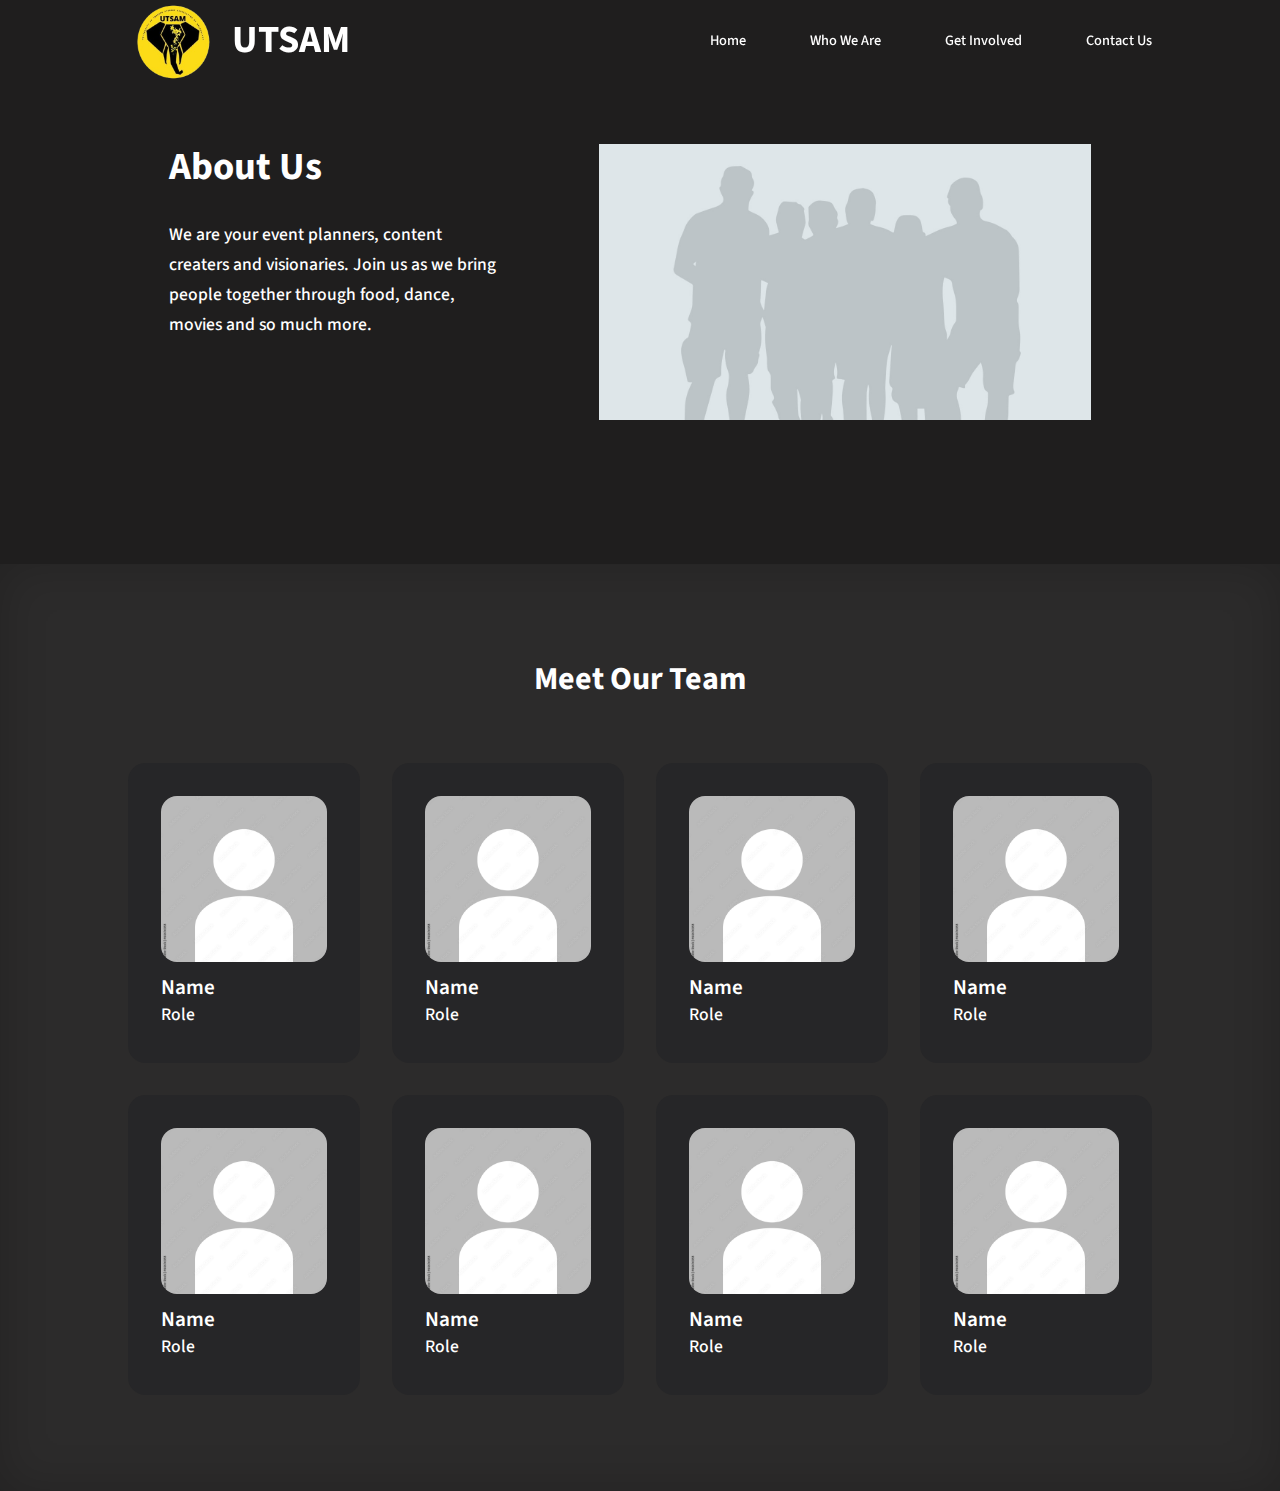
==== about.html @ e1ea931e "Created project" ====
<!DOCTYPE html>
<html lang="en">
<head>
    <meta charset="UTF-8">
    <meta name="viewport" content="width=device-width, initial-scale=1.0">
    <title>UTSAM</title>

    <!-- INCONSCOUT CDN -->
    <link rel="stylesheet" href="https://unicons.iconscout.com/release/v4.0.8/css/line.css">

    <!-- Google fonts -->
    <link rel="preconnect" href="https://fonts.googleapis.com">
    <link rel="preconnect" href="https://fonts.gstatic.com" crossorigin>
    <link href="https://fonts.googleapis.com/css2?family=Source+Sans+3:ital,wght@0,200..900;1,200..900&display=swap" rel="stylesheet">


    <link rel = "stylesheet" href="css/style.css">
    <link rel = "stylesheet" href="css/about.css">
</head>
<body>
    
    <nav>
        <div class="container nav__container">
            <a href="index.html" class="logo-link">
            <img src="images/logo.png" alt="UTSAM Logo" style="width: 5em;">
            <h1>UTSAM</h1></a>
            <ul class="nav__menu">
                <li><a href="index.html">Home</a></li>
                <li><a href="about.html">Who We Are</a></li>
                <li><a href="involve.html">Get Involved</a></li>
                <li><a href="contact.html">Contact Us</a></li>
            </ul>
            <button class ="nav_button" id="open-menu-btn"><i class="uil uil-bars"></i></button>
            <button class ="nav_button" id="close-menu-btn"><i class="uil uil-multiply"></i></button>


        </div>
    </nav>

    <section class = "about">
        <div class="container about__container">


            <div class="container about__left">
                <h1>About Us</h1><br>
                <p>
                    We are your event planners, content creaters and visionaries.
                    Join us as we bring people together through food, dance, movies and so much
                    more.
                </p>
            </div>

            <div class="container about__right">
                <img src="./images/group_photo.jpg" alt="group photo">
            </div>

        </div>
    </section>


    <section class="team">
        <h2>Meet Our Team</h2>
        <div class="container team__container">
            <article class = "team__memeber">
                <div class="team__member-image">
                    <img src="images/profile.jpg" alt="">
                </div>
                <div class="team__member-info">
                    <h4>Name</h4>
                    <p>Role</p>
                </div>
            </article>
            <article class = "team__memeber">
                <div class="team__member-image">
                    <img src="images/profile.jpg" alt="">
                </div>
                <div class="team__member-info">
                    <h4>Name</h4>
                    <p>Role</p>
                </div>
            </article>            <article class = "team__memeber">
                <div class="team__member-image">
                    <img src="images/profile.jpg" alt="">
                </div>
                <div class="team__member-info">
                    <h4>Name</h4>
                    <p>Role</p>
                </div>
            </article>            <article class = "team__memeber">
                <div class="team__member-image">
                    <img src="images/profile.jpg" alt="">
                </div>
                <div class="team__member-info">
                    <h4>Name</h4>
                    <p>Role</p>
                </div>
            </article>            <article class = "team__memeber">
                <div class="team__member-image">
                    <img src="images/profile.jpg" alt="">
                </div>
                <div class="team__member-info">
                    <h4>Name</h4>
                    <p>Role</p>
                </div>
            </article>            <article class = "team__memeber">
                <div class="team__member-image">
                    <img src="images/profile.jpg" alt="">
                </div>
                <div class="team__member-info">
                    <h4>Name</h4>
                    <p>Role</p>
                </div>
            </article>            <article class = "team__memeber">
                <div class="team__member-image">
                    <img src="images/profile.jpg" alt="">
                </div>
                <div class="team__member-info">
                    <h4>Name</h4>
                    <p>Role</p>
                </div>
            </article>            <article class = "team__memeber">
                <div class="team__member-image">
                    <img src="images/profile.jpg" alt="">
                </div>
                <div class="team__member-info">
                    <h4>Name</h4>
                    <p>Role</p>
                </div>
            </article>
        </div>

    </section>
    <footer class = "footer"></footer>


    <script src="./main.js"></script>
</body>
</html>
---- css/style.css ----
/*Remove default browser settings*/
* {
    margin: 0;
    padding: 0;
    border:0;
    outline: 0;
    text-decoration: none;
    list-style-type: none;
    box-sizing: border-box;
}

:root{
    --color-primary: #6c36ff;
    --color-sucess: #00bf8e;
    --color-warning: #f7c94b;
    --color-danger: #f75842;
    --color-danger-variant: rgba(247, 88, 66, 0.4);
    --color-white:#fff;
    --color-black:#000;
    --color-bg:#1f1e1e;
    --color-bg1:#2c2b2b;
    --color-bg2: #262628;
    --color-hover:#212121;
    --color-yellow:#fcdc17;

    --container-width-lg:80%;
    --container-width-md:88%;

    --transition: all 400ms ease;
    --container-width-sm:94%;
}

body {
    font-family: "Source Sans 3", sans-serif;
    font-weight: 500; 
    font-size: 1.1rem;
    font-style: normal;
    line-height: 1.7;
    color:var(--color-white);
    background: var(--color-bg);
}

.container{
    width: var(--container-width-lg);
    margin: 0 auto;

}

/* 1 rem = 16 px, 6*16 = 6 rem*/
section{
    padding: 6rem 0;
}

section h2{
    text-align: center;
    margin-bottom: 4rem;
}

h1, h2, h3, h4, h5{
    line-height: 1.2;
}

h1{
    font-size: 2.4rem;
}

h2{
    font-size: 2rem;
}

h3{
    font-size: 1.6rem;
    font-weight: 400;
}

h4{
    font-size: 1.2rem;
    font-weight: 400;
}

a{
    color:var(--color-white)
}

img {
    width:100%;
    display: block;
    object-fit:cover;
}

.btn{
    display: inline-block;
    background: var(--color-white);
    color:var(--color-black);
    padding: 1rem 2rem;
    border: 1px solid transparent;
    font-weight: 500;
    transition: var(--transition);
}

.btn-greyed{

    background: var(--color-bg2);
    color:var(--color-white);
    padding: 1rem 2rem;
    border: 1px solid var(--color-yellow);
    font-weight: 500;
    pointer-events: none;
    cursor: default;
}
.no_link{
    pointer-events: none;
    cursor: default;
}

.btn:hover{
    background-color: transparent;
    color: var(--color-yellow);
    border-color: var(--color-white);
}

.btn-primary{
    background: var(--color-yellow);
    color:var(--color-bg);
}



.logo-link {
    display: flex;
    align-items: center;
    justify-content: flex-start;
    gap: 1rem;
}
/*----NAV BAR ----*/
nav{
    background-color:transparent;
    width:100vw;
    height:5rem;
    position: fixed;
    top:0;
    z-index: 11;
}

.winodow-scroll{
    background: var(--color-bg2);
    box-shadow: 0 1rem 2rem rgba(0, 0, 0, 0.2);
}

.nav__container{
    height: 100%;
    display: flex;
    justify-content: space-between;
    align-items: center;
}

.nav_button{
    display: none;
}

.nav__menu{
    display: flex;
    align-items: center;
    gap: 4rem;
}

.nav__menu a {
    font-size: 0.9rem;
    transition: var(--transition);
}

.nav__menu a:hover{
    color: var(--color-yellow);
}

/*----HEADER ----*/

header{
    position: relative;
    top:5rem;
    overflow: hidden;
    height: 70vh;
    margin-bottom: 4rem;
}

.header__container{
    display: grid;
    grid-template-columns: 3fr 1.5fr;
    align-items: center;
    gap: 5rem;
    height: 100%;
}

.header__left p{
    margin: 1rem 0 2.4rem;
}

.category__icon{
    background:var(--color-yellow) ;
    padding: 0.7rem;
    border-radius: 0.9rem;
    color: var(--color-bg1);
}


/*----Categories ----*/
.categories{
    background-color:var(--color-bg1) ;
    height: 33rem;

}

.categories h1{
    line-height: 1;
    margin-bottom: 2rem;
}

.categories__container{
    display: grid;
    grid-template-columns:40% 60% ;
    gap:4rem;
}

.categories__left p{
    margin: 1rem 0 3rem;
}

.categories__right{
    display: grid;
    margin-right: 3rem;
    grid-template-columns: repeat(2, 1fr);
    gap: 1.1rem;
}

.category{
    background: var(--color-bg2);
    padding: 2rem;
    border-radius: 2rem;
    transition: var(--transition);
}

.category:hover{
    box-shadow: 0 3rem 3rem rgba(0, 0, 0, .3);
}

.category h5{
    margin: 2rem 0 1rem;
    font-size: 1.2rem;
}

.category p{
    font-size: 1rem;
}



/**Sponsors*/
.sponsor_section{
    position: relative;
    top:1rem;
   align-items: center;
    line-height: 2.22rem;
    overflow: hidden;
    height: auto;
 
}

.sponsor__container{
    margin-top: 1rem;
    margin-bottom: 1rem;
    height: 100%;
    
}


/*Centers this section*/
.sponsor__text {
    text-align: center;
}




.sponsor_section p {
    margin-top: 1rem;

    margin-bottom: 2rem; 
}



/*--Tablets*/
@media screen and (max-width:1024px) {
    .container{
        width:var(--container-width-md)
    }
    h1{
       font-size:2.2rem; 
    }

    h2{
        font-size:1.7rem; 
     }

    h3{
        font-size:1.3rem; 
    }
    h4{
        font-size:1.2rem; 

    }

    .nav_button{
        display:inline-block;
        background: transparent;
        font-size: 1.8rem;
        color:var(--color-white);
        cursor: pointer;
    }
    .nav_button#close-menu-btn{
        display: none;
    }

    .nav__menu{
        position: fixed;
        top: 5rem;
        right:5%;
        flex-direction: column;
        height: fit-content;
        width: 18rem;
        gap: 0;
        display: none;
    }

    .nav__menu li {
        width: 100%;
        height: 5.8rem;
    }
    
    @keyframes animatrNavItems {
        0% {
            transform: rotate(-90deg);
        }
        100% {
            transform: rotate(0);
        }
    }

    .nav__menu li a{
        background: var(--color-bg2);
        box-shadow:-4rem 6rem 10rem rgba(0, 0, 0, 0.2) ;
        width: 100%;
        height: 100%;
        display: grid;
        place-items: center;

    }

    .nav__menu li a:hover{
        color: var(--color-yellow);
    }
 

    .categories__container{
        display: grid;
        grid-template-columns:30% 70% ;
        gap:4rem;
        margin-bottom: 3rem;
    }


    .header__container{
        gap:0.7rem;
        padding-bottom: 3rem;
    }

    .categories{
        height:auto;
    }

    .categories__container{
        grid-template-columns: 1fr;
    }

    .footer{
        height: 2rem;
    }
    .sponsor__container{
        margin-top: -5rem;
        margin-bottom: 1rem;
        height: auto;

    }

    .sponsor_section p {
        margin-top: 1.2rem;
    
        margin-bottom: 2.2rem; 
    }

    
   
}

@media screen and (max-width:600px)   {
    .container{
        width:var(--container-width-sm);
    }

    .nav__menu{
        right:3%;
    }

    header {
        height: 100vh;
    }

    .header__container{
        grid-template-columns: repeat(1, 1fr);
        text-align: center;
        margin-top: 2rem; 
        gap: 1rem;
    }


    .categories{
        height:auto;
        margin-right: 0;
        margin-left: 0;
    }

    .sponsor_section{
        height:auto;
        margin-right: 0;
        margin-left: 0;
        margin-top: 1.2rem;

    }

    .categories__container{
        grid-template-columns: repeat(1, 1fr);
        text-align: center;
       
    }

    .categories__right{
        display: grid;
        grid-template-columns: repeat(1, 1fr);
        margin-right: 0;
        margin-left: 0;
        text-align: center;
    }

    .footer{
        background: var(--color-bg);
        height: 2rem;
    }

    .sponsor__container{
        margin-top: -6rem;
        margin-bottom: 1rem;
        grid-template-columns: repeat(1, 1fr);
        height: auto;
        text-align: center
    }

    .sponsor_section p {
        margin-top: 1.4rem;
    
        margin-bottom: 2.6rem; 
    }




}
---- css/about.css ----
.about{
    margin-top: 3rem;
    margin-bottom: 3rem;
    
}

.about__container{
    display: grid;
    grid-template-columns: 40% 60%;

}


/*Team*/
.team{
    background: var(--color-bg1);
    box-shadow: inset 0 0 3rem rgba(0, 0, 0, .2);
}

.team__container{
    display: grid;
    grid-template-columns: repeat(4, 1fr); /*Might change to 2*/
    gap: 2rem;

}

.team__member-info h4 {
    margin-top: .8rem;
    font-weight: 600;
    font-size: larger;
}

.team__memeber{
    background: var(--color-bg2);
    padding: 2rem;
    border: 1px solid transparent;
    border-radius: 1.1rem;
}

.team__memeber:hover{
    
    border-color: var(--color-yellow);
    transition: var(--transition);
}

.team__member-image img{
    border-radius:1rem;

}

/*Tabelts*/
@media screen and (max-width:1024px) {

    .team__container{
        display: grid;
        grid-template-columns: repeat(2, 1fr); 
        gap: 1rem;
       
    
    }

    .about{
        margin-bottom: -0.1rem;
        
    }


    

    .about__container{
        display: grid;
        grid-template-columns: repeat(1, 1fr); 
        gap: 1.38rem;
        margin-bottom: -2rem;
        text-align: center;
    
    }

    about__left {
        margin:0 auto;
    }

}

/*Phones*/
@media screen and (max-width:600px)   {
    .team__container{
        display: grid;
        grid-template-columns: repeat(1, 1fr); 
        gap: 1rem;
    
    }

    .about__container{
        display: grid;
        grid-template-columns: repeat(1, 1fr); 
        gap: 1.8rem;
        margin-bottom: -2rem;
        text-align: center;
    
    }

}
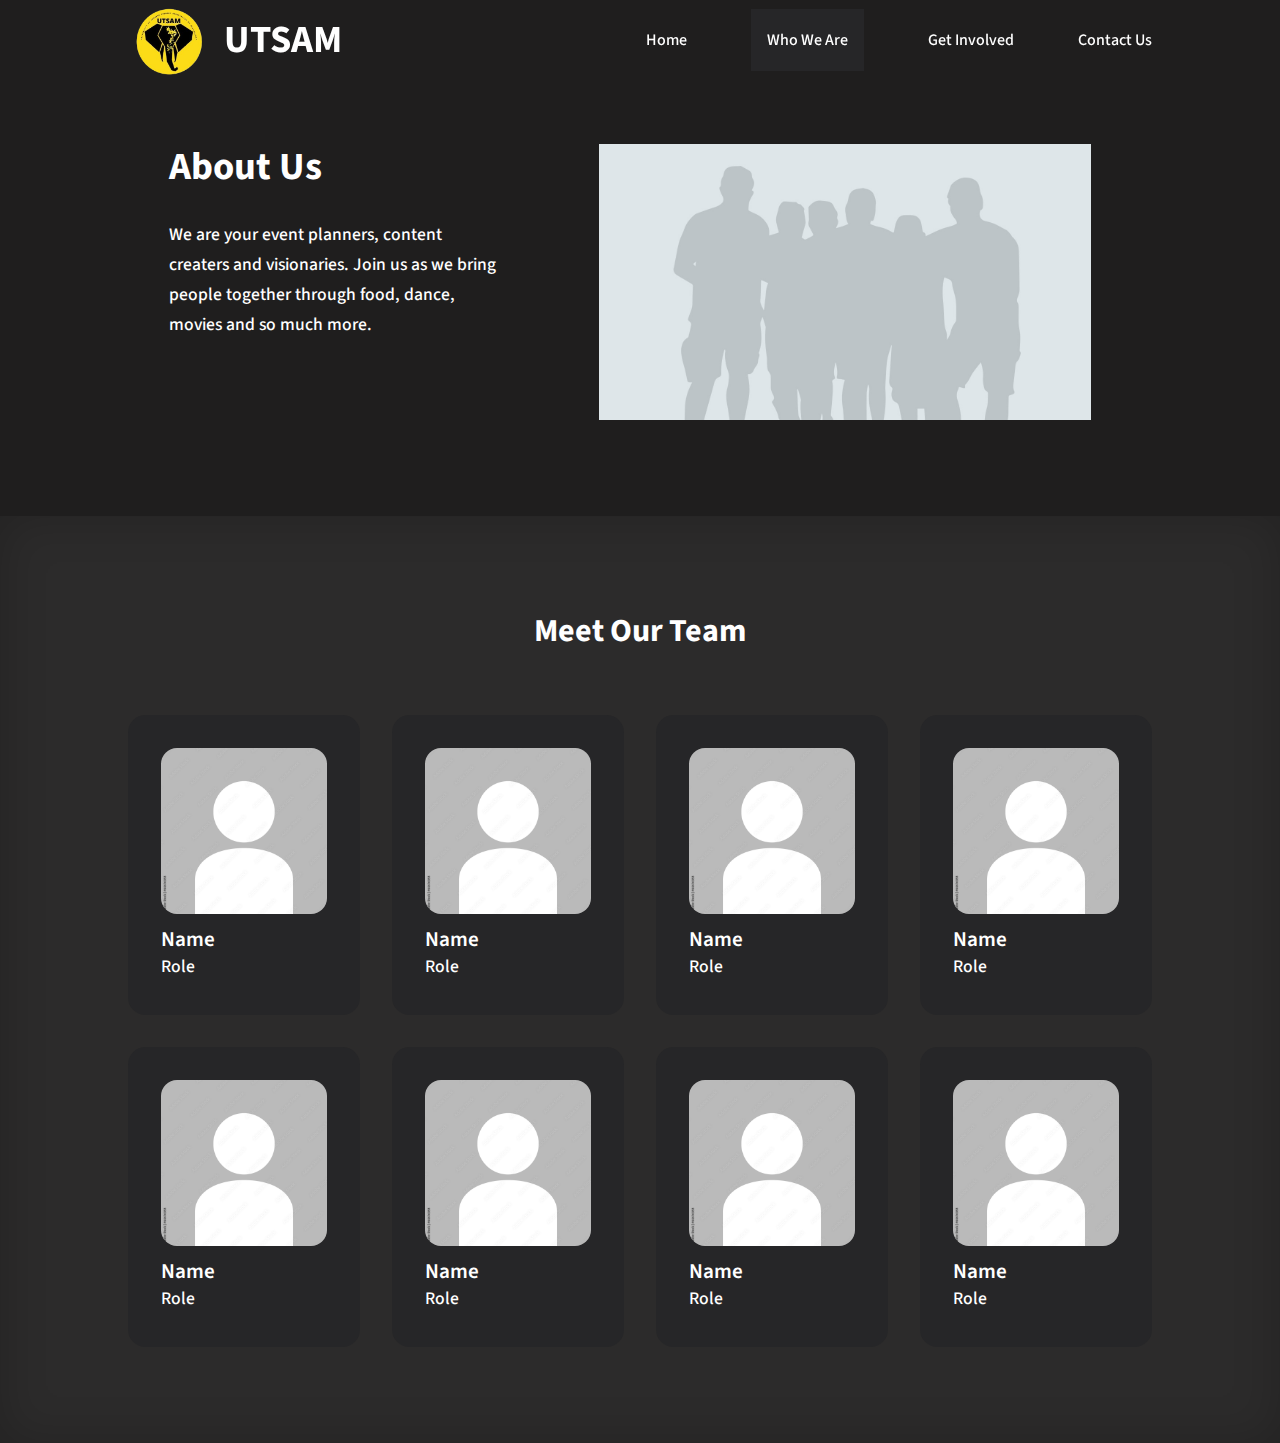
==== commit c852812a: "made nav_menu highlight current page & more dynamic" ====
--- a/about.html
+++ b/about.html
@@ -22,11 +22,11 @@
     <nav>
         <div class="container nav__container">
             <a href="index.html" class="logo-link">
-            <img src="images/logo.png" alt="UTSAM Logo" style="width: 5em;">
+            <img src="images/logo.png" alt="UTSAM Logo" style="width: 5rem;">
             <h1>UTSAM</h1></a>
             <ul class="nav__menu">
                 <li><a href="index.html">Home</a></li>
-                <li><a href="about.html">Who We Are</a></li>
+                <li class=current__nav><a href="about.html">Who We Are</a></li>
                 <li><a href="involve.html">Get Involved</a></li>
                 <li><a href="contact.html">Contact Us</a></li>
             </ul>
--- a/css/style.css
+++ b/css/style.css
@@ -165,12 +165,23 @@
 }
 
 .nav__menu a {
-    font-size: 0.9rem;
+    font-size: 1rem;
     transition: var(--transition);
 }
 
 .nav__menu a:hover{
     color: var(--color-yellow);
+    background: var(--color-bg2);
+    padding: 1rem;
+}
+
+/*Only in desktop mode*/
+@media screen and (min-width: 1024px){
+    .current__nav{
+    color: var(--color-yellow);
+    background: var(--color-bg2);
+    padding: 1rem;
+    }
 }
 
 /*----HEADER ----*/
@@ -178,22 +189,32 @@
 header{
     position: relative;
     top:5rem;
-    overflow: hidden;
+    overflow: auto;
     height: 70vh;
     margin-bottom: 4rem;
 }
 
 .header__container{
     display: grid;
-    grid-template-columns: 3fr 1.5fr;
+    grid-template-columns: 55% 45%;
     align-items: center;
     gap: 5rem;
     height: 100%;
+    width: 80%;
 }
 
 .header__left p{
     margin: 1rem 0 2.4rem;
 }
+
+.header__right-image{
+    max-width: 100%;
+    max-height: 100%;
+}
+
+
+
+/*----Categories ----*/
 
 .category__icon{
     background:var(--color-yellow) ;
@@ -202,8 +223,6 @@
     color: var(--color-bg1);
 }
 
-
-/*----Categories ----*/
 .categories{
     background-color:var(--color-bg1) ;
     height: 33rem;
@@ -367,10 +386,13 @@
         gap:4rem;
         margin-bottom: 3rem;
     }
+    .header{
+        height: auto;
+    }
 
 
     .header__container{
-        gap:0.7rem;
+        gap:2.2rem;
         padding-bottom: 3rem;
     }
 
@@ -380,6 +402,7 @@
 
     .categories__container{
         grid-template-columns: 1fr;
+       
     }
 
     .footer{
@@ -398,6 +421,11 @@
         margin-bottom: 2.2rem; 
     }
 
+    .nav__menu a:hover{
+        background: var(--color-bg);
+
+    }
+
     
    
 }
@@ -408,18 +436,19 @@
     }
 
     .nav__menu{
-        right:3%;
+        width: 100%;
+
     }
 
     header {
-        height: 100vh;
+        height: auto;
     }
 
     .header__container{
         grid-template-columns: repeat(1, 1fr);
         text-align: center;
         margin-top: 2rem; 
-        gap: 1rem;
+        gap: 2.2rem;
     }
 
 
--- a/css/about.css
+++ b/css/about.css
@@ -1,6 +1,6 @@
 .about{
     margin-top: 3rem;
-    margin-bottom: 3rem;
+   
     
 }
 
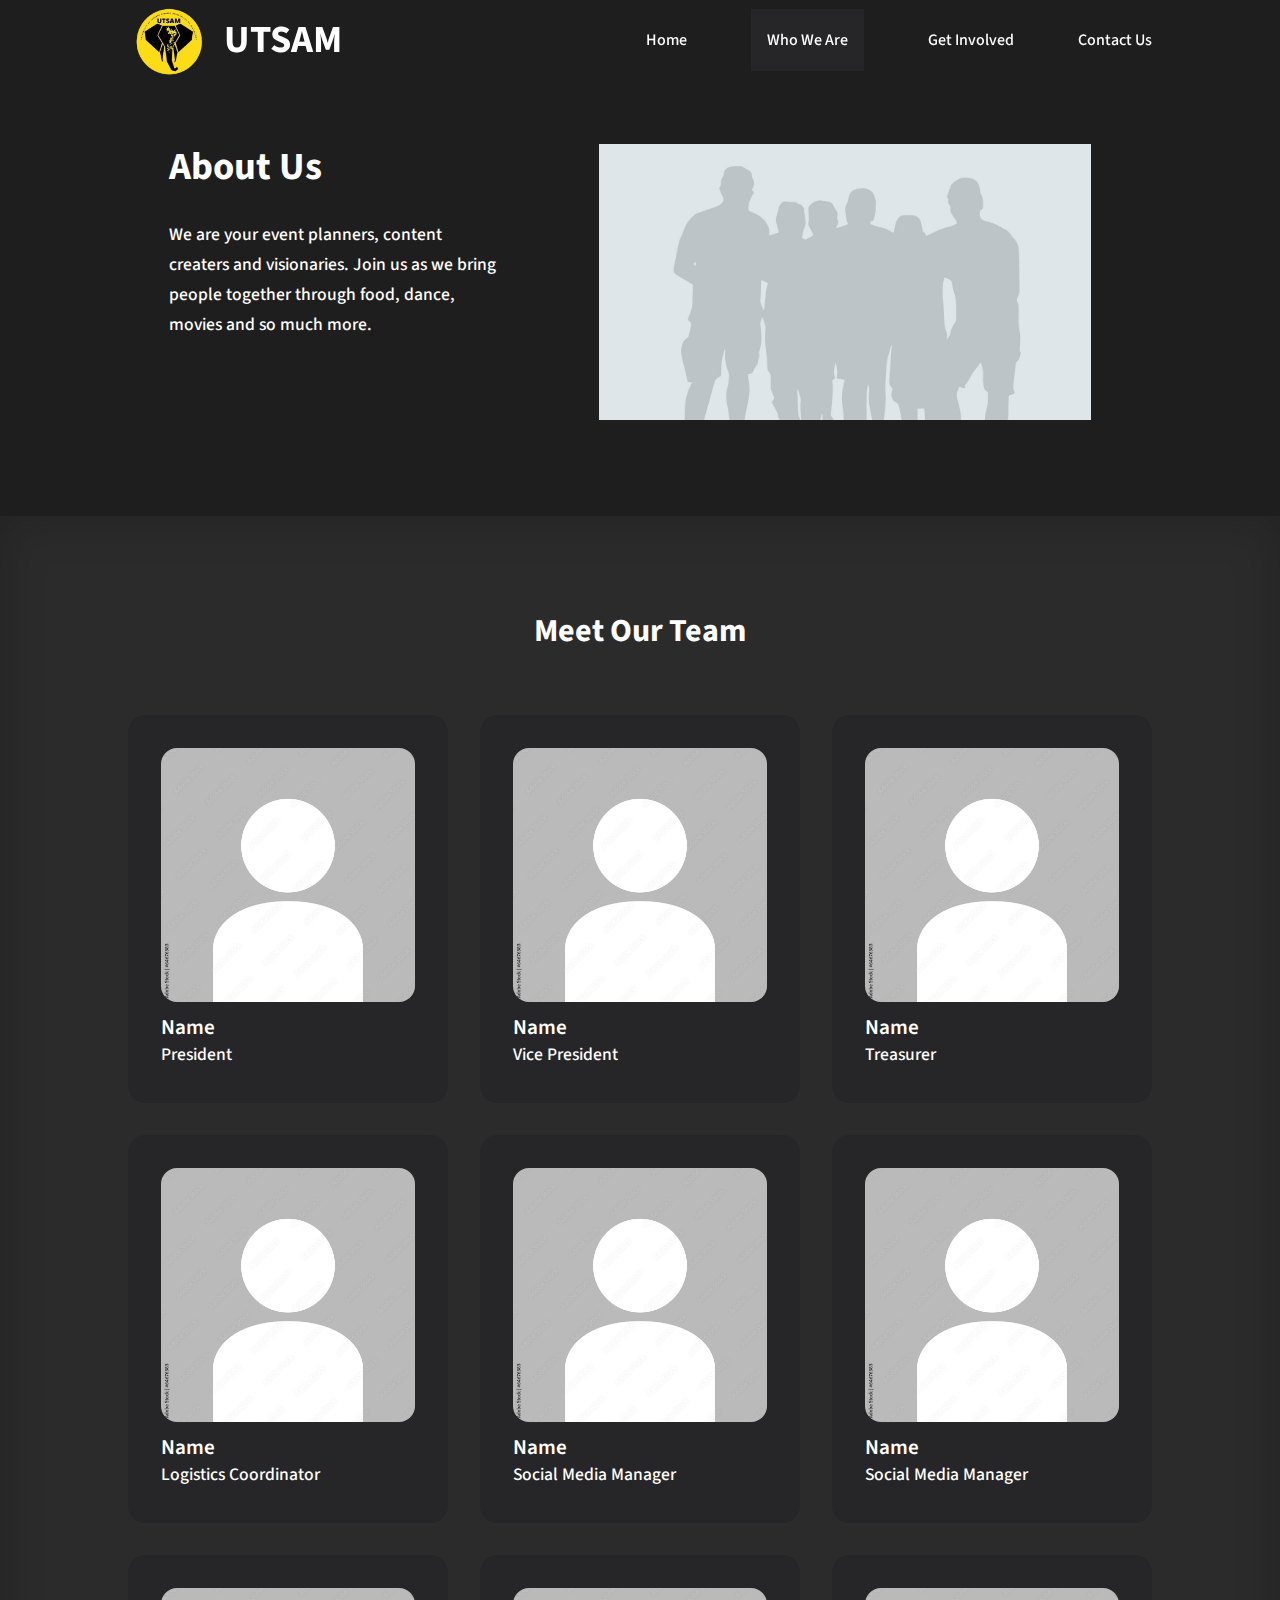
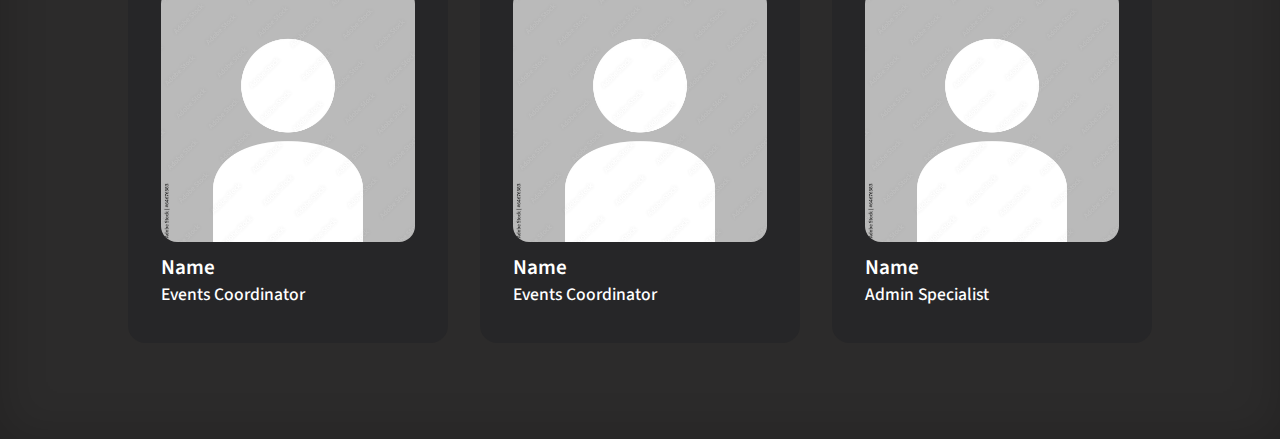
==== commit 1e5e260f: "Updated about pg with roles" ====
--- a/about.html
+++ b/about.html
@@ -67,7 +67,7 @@
                 </div>
                 <div class="team__member-info">
                     <h4>Name</h4>
-                    <p>Role</p>
+                    <p>President</p>
                 </div>
             </article>
             <article class = "team__memeber">
@@ -76,7 +76,7 @@
                 </div>
                 <div class="team__member-info">
                     <h4>Name</h4>
-                    <p>Role</p>
+                    <p>Vice President</p>
                 </div>
             </article>            <article class = "team__memeber">
                 <div class="team__member-image">
@@ -84,7 +84,7 @@
                 </div>
                 <div class="team__member-info">
                     <h4>Name</h4>
-                    <p>Role</p>
+                    <p>Treasurer</p>
                 </div>
             </article>            <article class = "team__memeber">
                 <div class="team__member-image">
@@ -92,7 +92,7 @@
                 </div>
                 <div class="team__member-info">
                     <h4>Name</h4>
-                    <p>Role</p>
+                    <p>Logistics Coordinator</p>
                 </div>
             </article>            <article class = "team__memeber">
                 <div class="team__member-image">
@@ -100,7 +100,7 @@
                 </div>
                 <div class="team__member-info">
                     <h4>Name</h4>
-                    <p>Role</p>
+                    <p>Social Media Manager</p>
                 </div>
             </article>            <article class = "team__memeber">
                 <div class="team__member-image">
@@ -108,7 +108,7 @@
                 </div>
                 <div class="team__member-info">
                     <h4>Name</h4>
-                    <p>Role</p>
+                    <p>Social Media Manager</p>
                 </div>
             </article>            <article class = "team__memeber">
                 <div class="team__member-image">
@@ -116,7 +116,7 @@
                 </div>
                 <div class="team__member-info">
                     <h4>Name</h4>
-                    <p>Role</p>
+                    <p>Events Coordinator</p>
                 </div>
             </article>            <article class = "team__memeber">
                 <div class="team__member-image">
@@ -124,9 +124,18 @@
                 </div>
                 <div class="team__member-info">
                     <h4>Name</h4>
-                    <p>Role</p>
+                    <p>Events Coordinator</p>
                 </div>
             </article>
+        </article>            <article class = "team__memeber">
+            <div class="team__member-image">
+                <img src="images/profile.jpg" alt="">
+            </div>
+            <div class="team__member-info">
+                <h4>Name</h4>
+                <p>Admin Specialist</p>
+            </div>
+        </article>
         </div>
 
     </section>
--- a/css/about.css
+++ b/css/about.css
@@ -19,7 +19,7 @@
 
 .team__container{
     display: grid;
-    grid-template-columns: repeat(4, 1fr); /*Might change to 2*/
+    grid-template-columns: repeat(3, 1fr); /*Might change to 2*/
     gap: 2rem;
 
 }
@@ -53,7 +53,7 @@
 
     .team__container{
         display: grid;
-        grid-template-columns: repeat(2, 1fr); 
+        grid-template-columns: repeat(3, 1fr); 
         gap: 1rem;
        
     
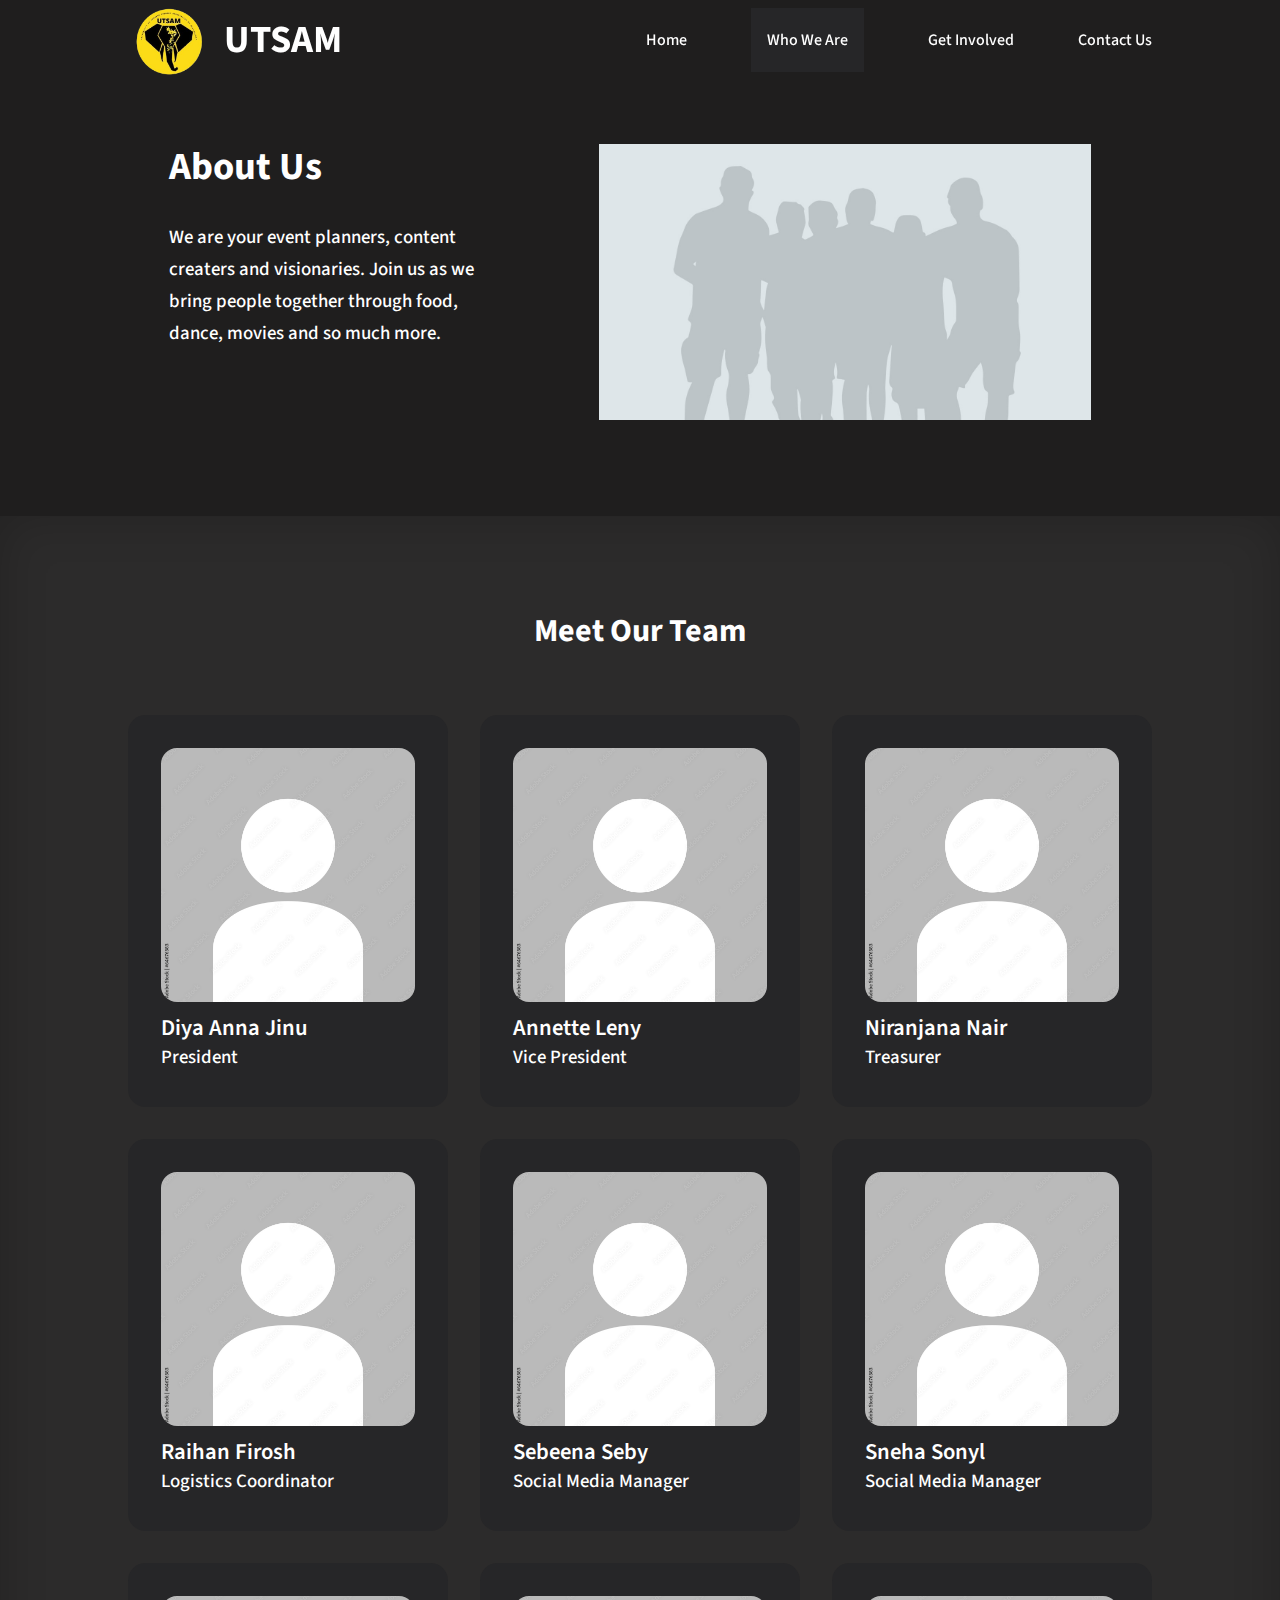
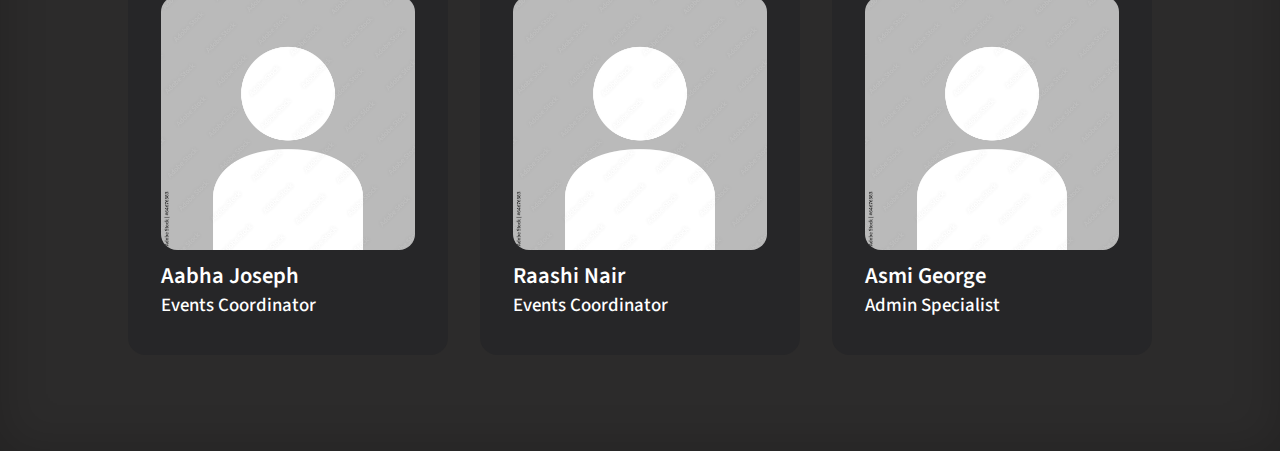
==== commit 36ba504b: "added names" ====
--- a/about.html
+++ b/about.html
@@ -66,7 +66,7 @@
                     <img src="images/profile.jpg" alt="">
                 </div>
                 <div class="team__member-info">
-                    <h4>Name</h4>
+                    <h4>Diya Anna Jinu</h4>
                     <p>President</p>
                 </div>
             </article>
@@ -75,7 +75,7 @@
                     <img src="images/profile.jpg" alt="">
                 </div>
                 <div class="team__member-info">
-                    <h4>Name</h4>
+                    <h4>Annette Leny</h4>
                     <p>Vice President</p>
                 </div>
             </article>            <article class = "team__memeber">
@@ -83,7 +83,7 @@
                     <img src="images/profile.jpg" alt="">
                 </div>
                 <div class="team__member-info">
-                    <h4>Name</h4>
+                    <h4>Niranjana Nair</h4>
                     <p>Treasurer</p>
                 </div>
             </article>            <article class = "team__memeber">
@@ -91,7 +91,7 @@
                     <img src="images/profile.jpg" alt="">
                 </div>
                 <div class="team__member-info">
-                    <h4>Name</h4>
+                    <h4>Raihan Firosh</h4>
                     <p>Logistics Coordinator</p>
                 </div>
             </article>            <article class = "team__memeber">
@@ -99,7 +99,7 @@
                     <img src="images/profile.jpg" alt="">
                 </div>
                 <div class="team__member-info">
-                    <h4>Name</h4>
+                    <h4>Sebeena Seby</h4>
                     <p>Social Media Manager</p>
                 </div>
             </article>            <article class = "team__memeber">
@@ -107,7 +107,7 @@
                     <img src="images/profile.jpg" alt="">
                 </div>
                 <div class="team__member-info">
-                    <h4>Name</h4>
+                    <h4>Sneha Sonyl</h4>
                     <p>Social Media Manager</p>
                 </div>
             </article>            <article class = "team__memeber">
@@ -115,7 +115,7 @@
                     <img src="images/profile.jpg" alt="">
                 </div>
                 <div class="team__member-info">
-                    <h4>Name</h4>
+                    <h4>Aabha Joseph</h4>
                     <p>Events Coordinator</p>
                 </div>
             </article>            <article class = "team__memeber">
@@ -123,7 +123,7 @@
                     <img src="images/profile.jpg" alt="">
                 </div>
                 <div class="team__member-info">
-                    <h4>Name</h4>
+                    <h4>Raashi Nair</h4>
                     <p>Events Coordinator</p>
                 </div>
             </article>
@@ -132,7 +132,7 @@
                 <img src="images/profile.jpg" alt="">
             </div>
             <div class="team__member-info">
-                <h4>Name</h4>
+                <h4>Asmi George</h4>
                 <p>Admin Specialist</p>
             </div>
         </article>
--- a/css/style.css
+++ b/css/style.css
@@ -33,7 +33,7 @@
 body {
     font-family: "Source Sans 3", sans-serif;
     font-weight: 500; 
-    font-size: 1.1rem;
+    font-size: 1.18rem;
     font-style: normal;
     line-height: 1.7;
     color:var(--color-white);
@@ -188,17 +188,17 @@
 
 header{
     position: relative;
-    top:5rem;
-    overflow: auto;
-    height: 70vh;
+    top:6rem;
+    height: auto;
     margin-bottom: 4rem;
+    overflow: hidden;
 }
 
 .header__container{
     display: grid;
     grid-template-columns: 55% 45%;
     align-items: center;
-    gap: 5rem;
+    gap: 1rem;
     height: 100%;
     width: 80%;
 }
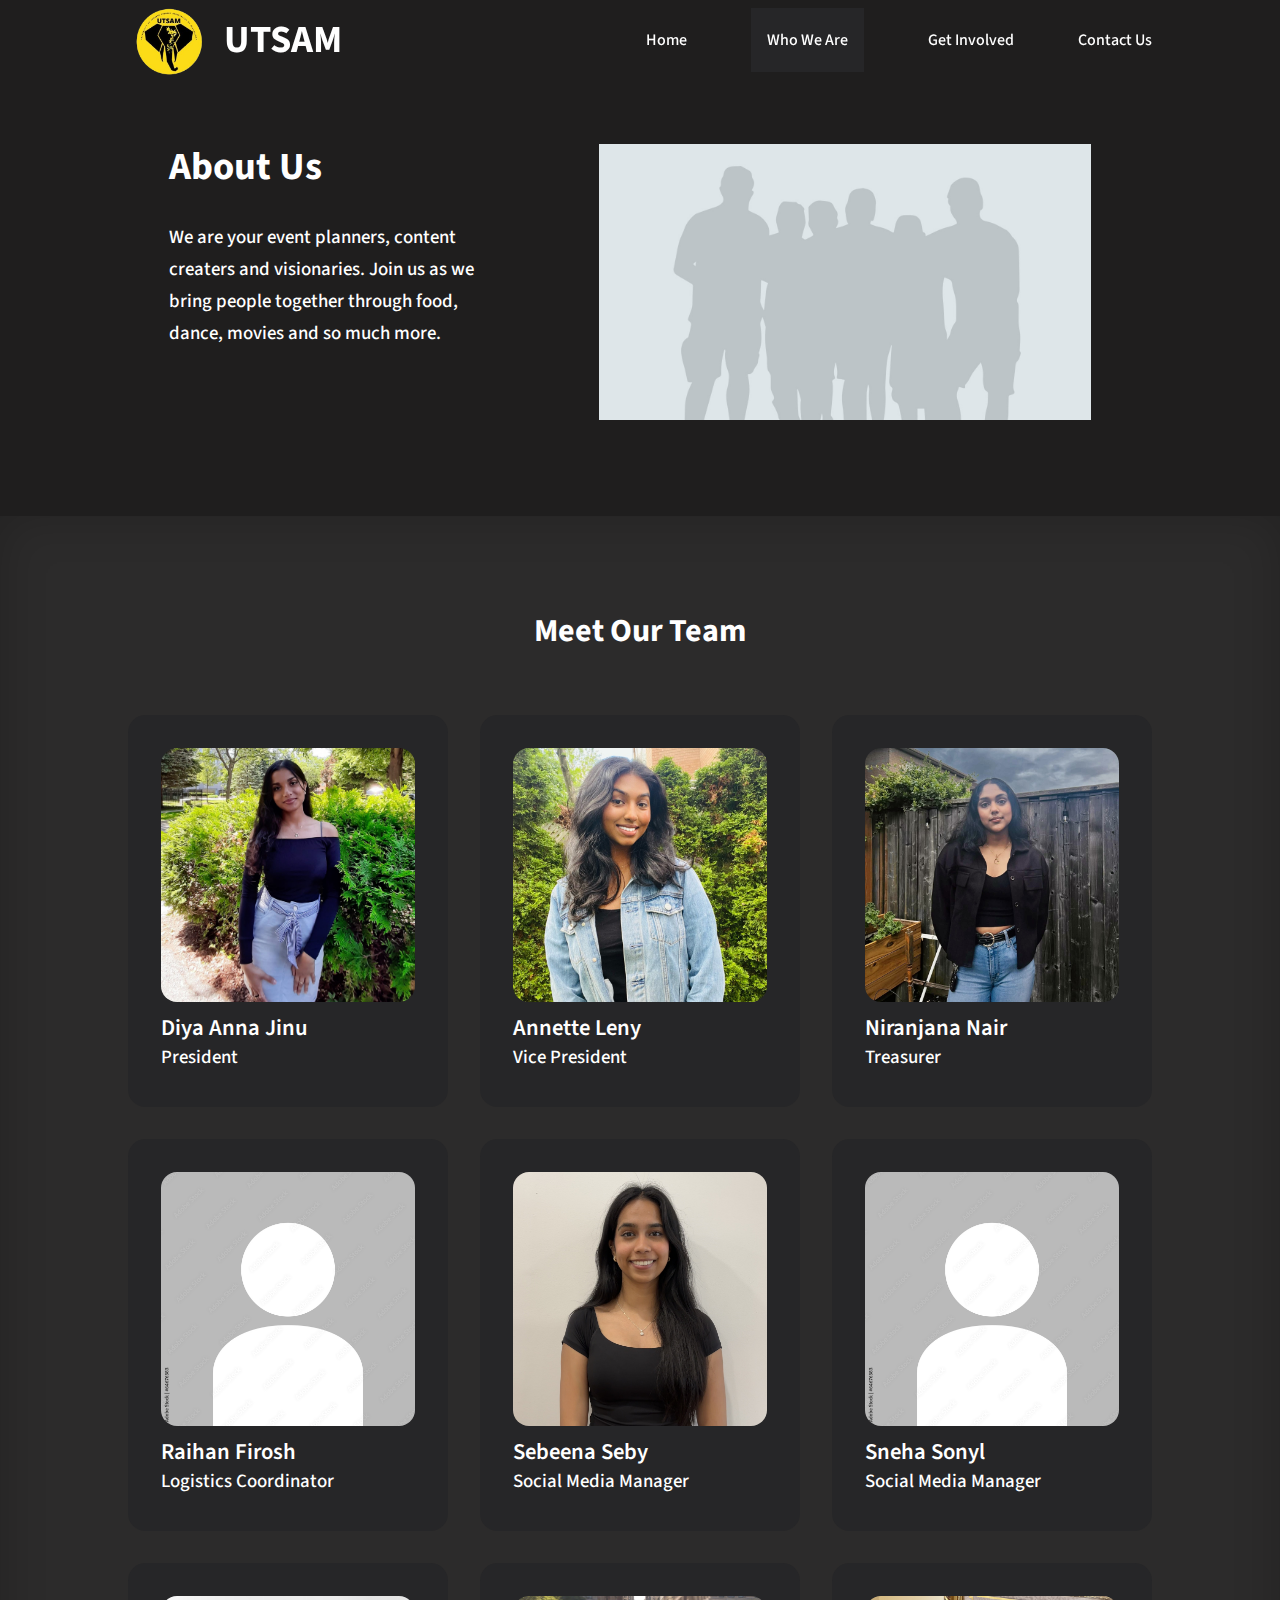
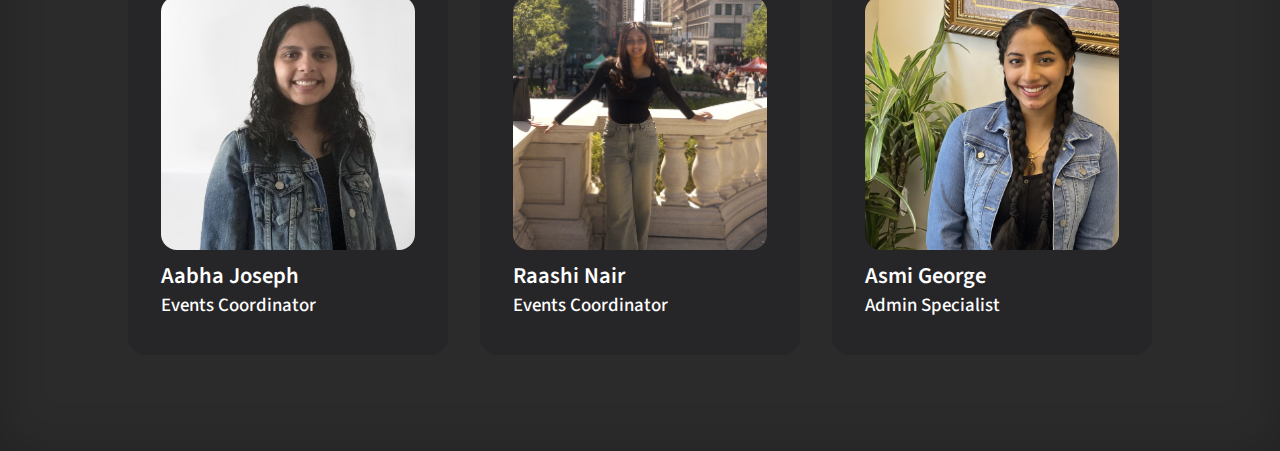
==== commit 9cfc7923: "Added photos" ====
--- a/about.html
+++ b/about.html
@@ -63,29 +63,32 @@
         <div class="container team__container">
             <article class = "team__memeber">
                 <div class="team__member-image">
-                    <img src="images/profile.jpg" alt="">
+                    <img src="images/diya.jpg" alt="">
                 </div>
                 <div class="team__member-info">
                     <h4>Diya Anna Jinu</h4>
                     <p>President</p>
                 </div>
             </article>
+
             <article class = "team__memeber">
                 <div class="team__member-image">
-                    <img src="images/profile.jpg" alt="">
+                    <img src="images/annette.jpeg" alt="">
                 </div>
                 <div class="team__member-info">
                     <h4>Annette Leny</h4>
                     <p>Vice President</p>
                 </div>
+
             </article>            <article class = "team__memeber">
                 <div class="team__member-image">
-                    <img src="images/profile.jpg" alt="">
+                    <img src="images/niranjana.jpeg" alt="">
                 </div>
                 <div class="team__member-info">
                     <h4>Niranjana Nair</h4>
                     <p>Treasurer</p>
                 </div>
+
             </article>            <article class = "team__memeber">
                 <div class="team__member-image">
                     <img src="images/profile.jpg" alt="">
@@ -94,14 +97,16 @@
                     <h4>Raihan Firosh</h4>
                     <p>Logistics Coordinator</p>
                 </div>
+
             </article>            <article class = "team__memeber">
                 <div class="team__member-image">
-                    <img src="images/profile.jpg" alt="">
+                    <img src="images/sebeena.jpg" alt="">
                 </div>
                 <div class="team__member-info">
                     <h4>Sebeena Seby</h4>
                     <p>Social Media Manager</p>
                 </div>
+
             </article>            <article class = "team__memeber">
                 <div class="team__member-image">
                     <img src="images/profile.jpg" alt="">
@@ -112,15 +117,16 @@
                 </div>
             </article>            <article class = "team__memeber">
                 <div class="team__member-image">
-                    <img src="images/profile.jpg" alt="">
+                    <img src="images/Aabha.jpg" alt="">
                 </div>
                 <div class="team__member-info">
                     <h4>Aabha Joseph</h4>
                     <p>Events Coordinator</p>
                 </div>
+
             </article>            <article class = "team__memeber">
                 <div class="team__member-image">
-                    <img src="images/profile.jpg" alt="">
+                    <img src="images/raashi.jpeg" alt="">
                 </div>
                 <div class="team__member-info">
                     <h4>Raashi Nair</h4>
@@ -129,7 +135,7 @@
             </article>
         </article>            <article class = "team__memeber">
             <div class="team__member-image">
-                <img src="images/profile.jpg" alt="">
+                <img src="images/asmi.jpeg" alt="">
             </div>
             <div class="team__member-info">
                 <h4>Asmi George</h4>
--- a/css/style.css
+++ b/css/style.css
@@ -124,6 +124,10 @@
     color:var(--color-bg);
 }
 
+.social-list:hover {
+    fill:var(--color-yellow);
+}
+
 
 
 .logo-link {
@@ -225,8 +229,7 @@
 
 .categories{
     background-color:var(--color-bg1) ;
-    height: 33rem;
-
+    height: 33.9rem;
 }
 
 .categories h1{
@@ -271,12 +274,20 @@
     font-size: 1rem;
 }
 
+.home__social-container{
+    display: inline;
+}
+
+.home__social-container a{
+    margin-bottom: 0.7rem;
+}
+
 
 
 /**Sponsors*/
 .sponsor_section{
     position: relative;
-    top:1rem;
+    top: 1.9rem;
    align-items: center;
     line-height: 2.22rem;
     overflow: hidden;
@@ -458,6 +469,10 @@
         margin-left: 0;
     }
 
+    .home__social-container{
+        display: block;
+    }
+
     .sponsor_section{
         height:auto;
         margin-right: 0;
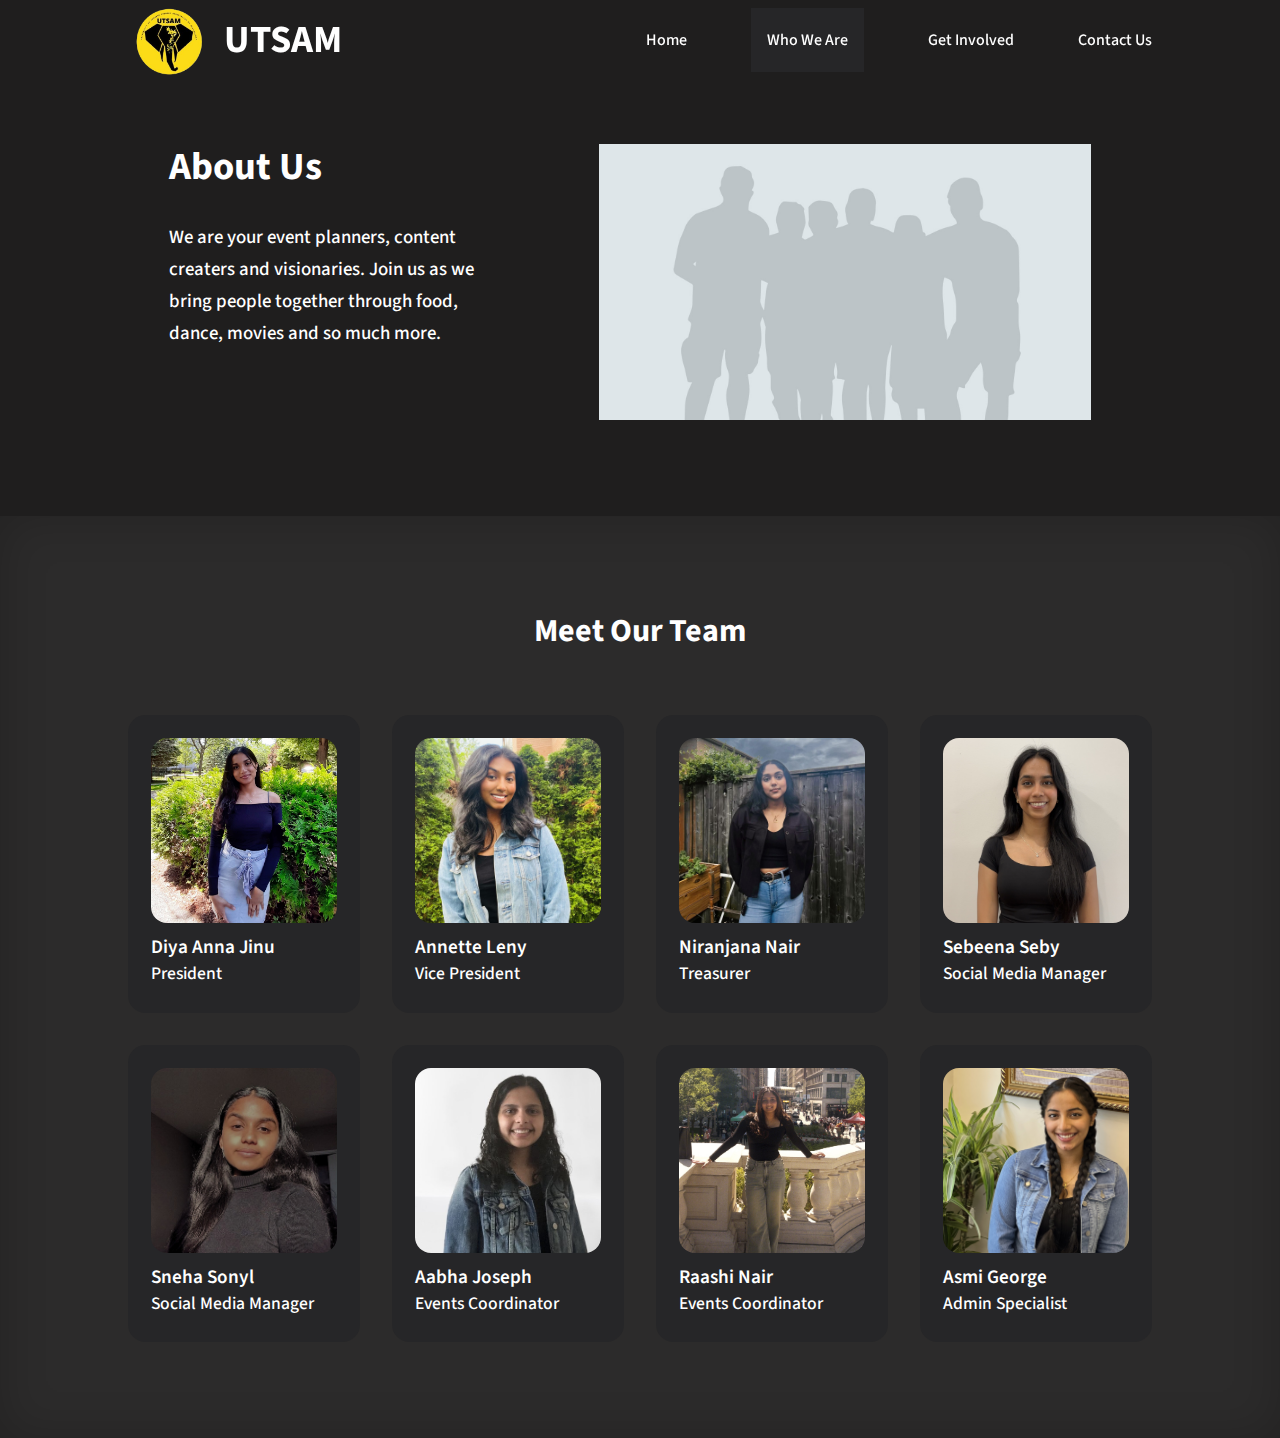
==== commit 638eb03d: "finished team photos" ====
--- a/about.html
+++ b/about.html
@@ -61,6 +61,7 @@
     <section class="team">
         <h2>Meet Our Team</h2>
         <div class="container team__container">
+
             <article class = "team__memeber">
                 <div class="team__member-image">
                     <img src="images/diya.jpg" alt="">
@@ -79,8 +80,9 @@
                     <h4>Annette Leny</h4>
                     <p>Vice President</p>
                 </div>
-
-            </article>            <article class = "team__memeber">
+             </article>            
+             
+            <article class = "team__memeber">
                 <div class="team__member-image">
                     <img src="images/niranjana.jpeg" alt="">
                 </div>
@@ -88,17 +90,10 @@
                     <h4>Niranjana Nair</h4>
                     <p>Treasurer</p>
                 </div>
-
-            </article>            <article class = "team__memeber">
-                <div class="team__member-image">
-                    <img src="images/profile.jpg" alt="">
-                </div>
-                <div class="team__member-info">
-                    <h4>Raihan Firosh</h4>
-                    <p>Logistics Coordinator</p>
-                </div>
-
-            </article>            <article class = "team__memeber">
+             </article>        
+       
+            
+            <article class = "team__memeber">
                 <div class="team__member-image">
                     <img src="images/sebeena.jpg" alt="">
                 </div>
@@ -106,16 +101,19 @@
                     <h4>Sebeena Seby</h4>
                     <p>Social Media Manager</p>
                 </div>
-
-            </article>            <article class = "team__memeber">
+            </article>
+            
+            <article class = "team__memeber">
                 <div class="team__member-image">
-                    <img src="images/profile.jpg" alt="">
+                    <img src="images/sneha.jpg" alt="">
                 </div>
                 <div class="team__member-info">
                     <h4>Sneha Sonyl</h4>
                     <p>Social Media Manager</p>
                 </div>
-            </article>            <article class = "team__memeber">
+            </article>            
+            
+        <article class = "team__memeber">
                 <div class="team__member-image">
                     <img src="images/Aabha.jpg" alt="">
                 </div>
@@ -123,8 +121,9 @@
                     <h4>Aabha Joseph</h4>
                     <p>Events Coordinator</p>
                 </div>
+        </article>          
 
-            </article>            <article class = "team__memeber">
+         <article class = "team__memeber">
                 <div class="team__member-image">
                     <img src="images/raashi.jpeg" alt="">
                 </div>
@@ -133,7 +132,9 @@
                     <p>Events Coordinator</p>
                 </div>
             </article>
-        </article>            <article class = "team__memeber">
+        </article>          
+        
+        <article class = "team__memeber">
             <div class="team__member-image">
                 <img src="images/asmi.jpeg" alt="">
             </div>
@@ -142,6 +143,7 @@
                 <p>Admin Specialist</p>
             </div>
         </article>
+
         </div>
 
     </section>
--- a/css/about.css
+++ b/css/about.css
@@ -19,7 +19,7 @@
 
 .team__container{
     display: grid;
-    grid-template-columns: repeat(3, 1fr); /*Might change to 2*/
+    grid-template-columns: repeat(4, 1fr); /*Might change to 2*/
     gap: 2rem;
 
 }
@@ -27,12 +27,16 @@
 .team__member-info h4 {
     margin-top: .8rem;
     font-weight: 600;
-    font-size: larger;
+    
+}
+
+.team__member-info p {
+    font-size: 1.1rem;
 }
 
 .team__memeber{
     background: var(--color-bg2);
-    padding: 2rem;
+    padding: 1.4rem;
     border: 1px solid transparent;
     border-radius: 1.1rem;
 }
@@ -53,7 +57,7 @@
 
     .team__container{
         display: grid;
-        grid-template-columns: repeat(3, 1fr); 
+        grid-template-columns: repeat(2, 1fr); 
         gap: 1rem;
        
     
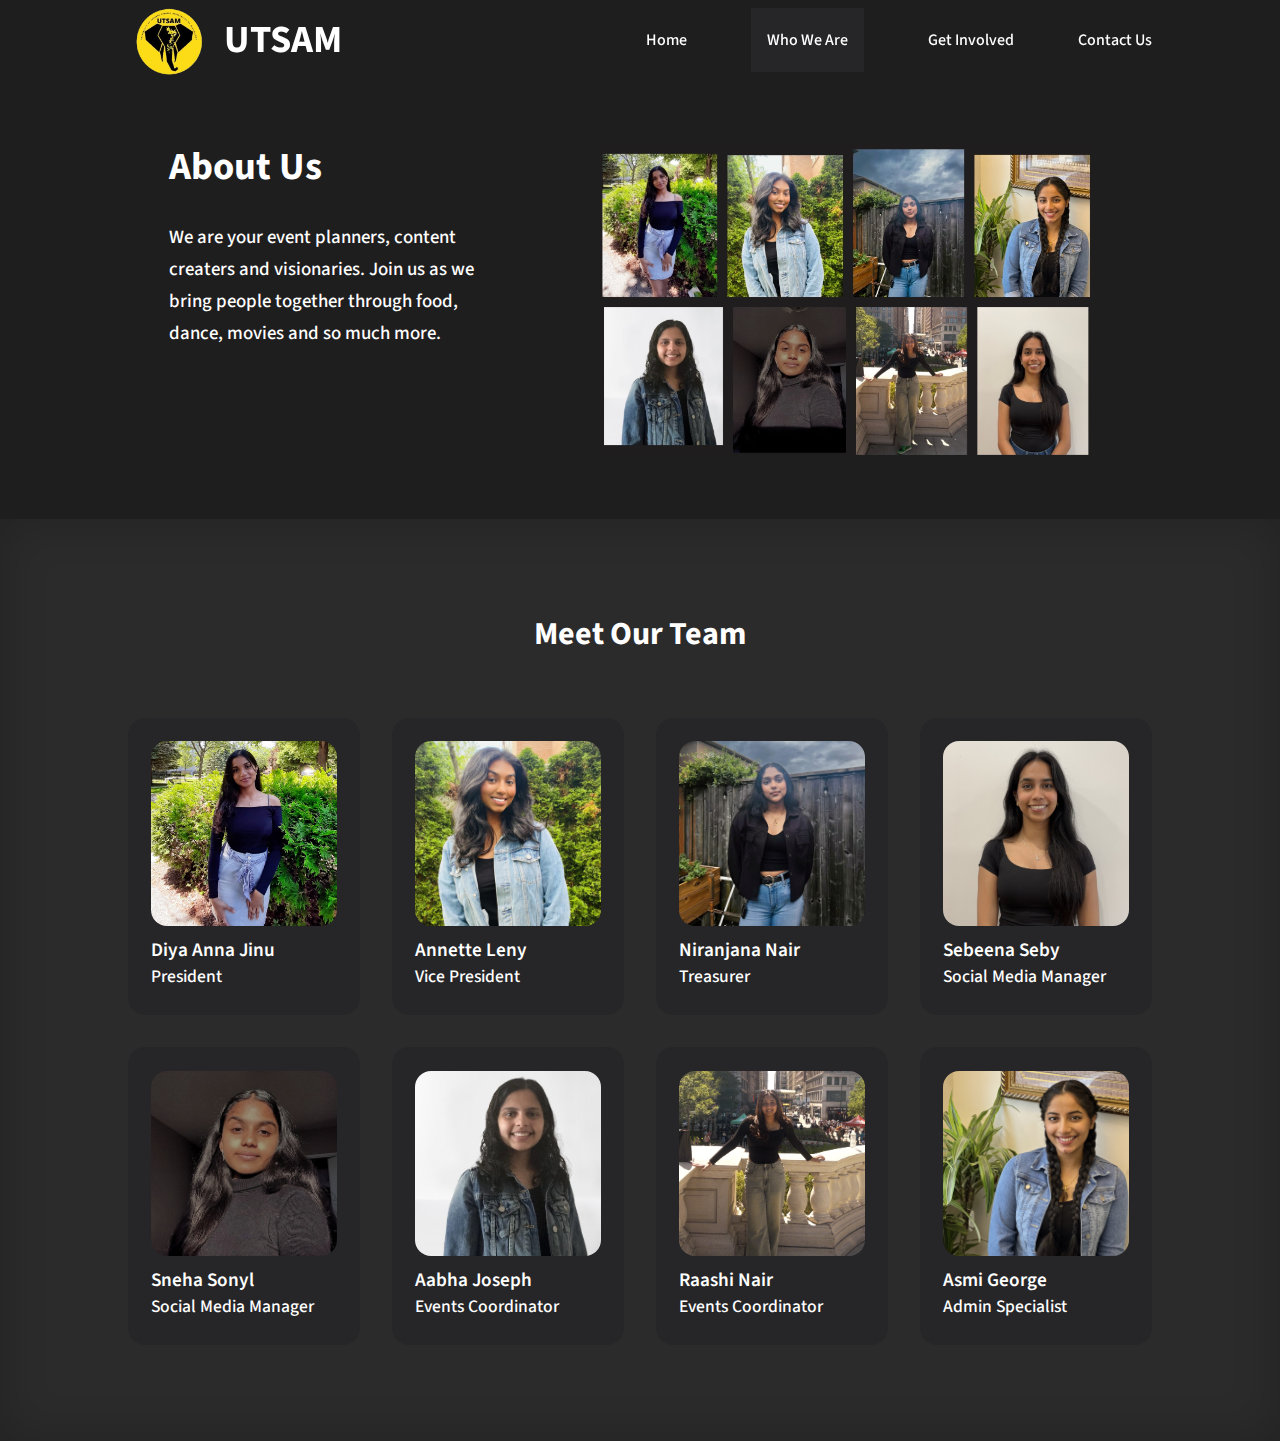
==== commit e631af2e: "added group photo collage" ====
--- a/about.html
+++ b/about.html
@@ -51,7 +51,7 @@
             </div>
 
             <div class="container about__right">
-                <img src="./images/group_photo.jpg" alt="group photo">
+                <img src="./images/IMG_5702.JPG" alt="group photo">
             </div>
 
         </div>
--- a/css/about.css
+++ b/css/about.css
@@ -1,5 +1,6 @@
 .about{
     margin-top: 3rem;
+    margin-bottom: -2rem;
    
     
 }
@@ -65,6 +66,7 @@
 
     .about{
         margin-bottom: -0.1rem;
+        grid-template-columns: max-content;
         
     }
 
@@ -72,11 +74,8 @@
     
 
     .about__container{
-        display: grid;
-        grid-template-columns: repeat(1, 1fr); 
-        gap: 1.38rem;
+        gap: 1.6rem;
         margin-bottom: -2rem;
-        text-align: center;
     
     }
 
